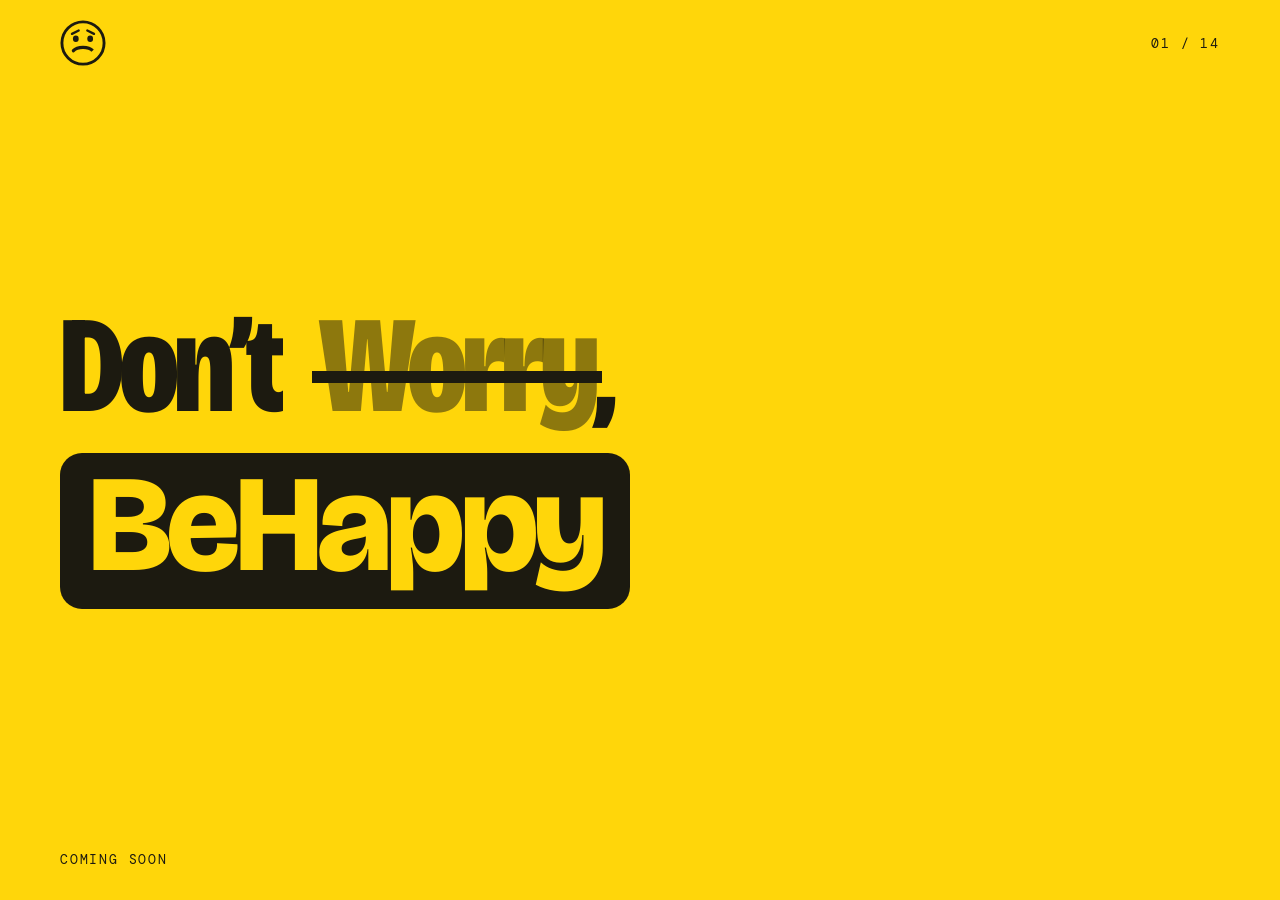
==== index.html @ edd7acb9 "Add files via upload" ====
<!doctype html>
<html lang="en">
<head>
<meta charset="utf-8">
<meta name="viewport" content="width=device-width, initial-scale=1, viewport-fit=cover">
<title>BeHappy</title>
<meta name="description" content="Don't Worry, BeHappy. Coming soon.">
<meta name="theme-color" content="#FFD60A">
<meta property="og:title" content="BeHappy">
<meta property="og:description" content="Don't Worry, BeHappy. Coming soon.">
<link rel="icon" href="data:image/svg+xml,%3Csvg xmlns='http://www.w3.org/2000/svg' viewBox='0 0 48 48'%3E%3Ccircle cx='24' cy='24' r='22' fill='%23FFD60A' stroke='%231C1A10' stroke-width='3'/%3E%3Ccircle cx='16.5' cy='19' r='3' fill='%231C1A10'/%3E%3Ccircle cx='31.5' cy='19' r='3' fill='%231C1A10'/%3E%3Cpath d='M12.5 28.5c3 6.6 20 6.6 23 0' fill='none' stroke='%231C1A10' stroke-width='3.4' stroke-linecap='round'/%3E%3C/svg%3E">
<link rel="preconnect" href="https://fonts.googleapis.com">
<link rel="preconnect" href="https://fonts.gstatic.com" crossorigin>
<link rel="stylesheet" href="https://fonts.googleapis.com/css2?family=Bricolage+Grotesque:opsz,wdth,wght@12..96,75..100,300..800&family=DM+Mono:wght@400;500&display=swap">
<style>
/* Layout: 노란 한 화면. 왼쪽 정렬의 큰 두 줄 카피. 부정어(Worry 등)만 바뀌고 BeHappy는 고정되어 한 번씩 튀어 오른다. */
:root {
  --yellow: #FFD60A;
  --ink: #1C1A10;
  --ink-soft: rgba(28, 26, 16, 0.5);
  --font-display: "Bricolage Grotesque", "Helvetica Neue", Arial, sans-serif;
  --font-util: "DM Mono", ui-monospace, "SFMono-Regular", Menlo, monospace;
  color-scheme: light;
}
* { box-sizing: border-box; }
html, body { height: 100%; }
body {
  margin: 0;
  background: var(--yellow);
  color: var(--ink);
  font-family: var(--font-display);
  overflow-x: hidden;
}
:focus-visible { outline: 3px solid var(--ink); outline-offset: 4px; }

.page { min-height: 100%; display: grid; grid-template-rows: auto 1fr auto; padding-inline: 20px; padding-block: 20px; max-width: 1200px; margin-inline: auto; }
.top, .bottom { display: flex; justify-content: space-between; align-items: center; gap: 16px; font-family: var(--font-util); font-size: 0.8rem; letter-spacing: 0.14em; text-transform: uppercase; }
.top svg { width: 46px; height: 46px; }
#count { font-variant-numeric: tabular-nums; min-width: 6ch; text-align: right; }

.stage { display: flex; flex-direction: column; justify-content: center; gap: 0.12em; font-size: clamp(2.5rem, 11.5vw, 8.6rem); font-weight: 800; font-variation-settings: "wdth" 80; line-height: 1.02; letter-spacing: -0.035em; padding-block: 32px; min-width: 0; }
.l1 { display: flex; flex-wrap: wrap; align-items: center; gap: 0 0.28em; text-wrap: balance; }
.verb { position: relative; display: inline-block; animation: verbIn 0.28s ease-out both; }
.verb::after { content: ""; position: absolute; left: -0.05em; right: -0.05em; top: 54%; height: 0.085em; background: var(--ink); transform: scaleX(0); transform-origin: left center; }
.verb.struck { color: var(--ink-soft); }
.verb.struck::after { transform: scaleX(1); transition: transform 0.28s ease-out; }
@keyframes verbIn { from { opacity: 0; transform: translateY(0.3em); } to { opacity: 1; transform: none; } }

.l2 { display: block; }
.tag { display: inline-block; background: var(--ink); color: var(--yellow); padding: 0.02em 0.2em 0.1em; border-radius: 0.16em; font-variation-settings: "wdth" 100; letter-spacing: -0.04em; }
.tag.pop { animation: pop 0.55s cubic-bezier(0.3, 1.6, 0.5, 1); }
@keyframes pop { 0% { transform: scale(1); } 35% { transform: scale(1.06) rotate(-1.2deg); } 100% { transform: none; } }

/* Finale: 부정어 자리에 웃는 얼굴이 들어온다 */
.face { display: none; width: 1em; height: 1em; }
.finale .face { display: block; }
.finale .txt { display: none; }
.finale .face .smile { stroke-dasharray: 1; stroke-dashoffset: 1; animation: draw 0.7s 0.2s ease-out forwards; }
.finale .face .eye { animation: blink 0.4s 0.9s ease-in-out; transform-box: fill-box; transform-origin: center; }
@keyframes draw { to { stroke-dashoffset: 0; } }
@keyframes blink { 50% { transform: scaleY(0.15); } }

.replay { font: 500 0.8rem var(--font-util); letter-spacing: 0.14em; text-transform: uppercase; background: transparent; color: var(--ink); border: 2px solid var(--ink); border-radius: 999px; padding: 10px 18px; cursor: pointer; visibility: hidden; }
.done .replay { visibility: visible; }
.replay:hover { background: var(--ink); color: var(--yellow); }

/* 스크린리더용 전체 목록. 모션 줄이기 설정에서는 화면에도 보인다 */
.all { position: absolute; width: 1px; height: 1px; overflow: hidden; clip: rect(0 0 0 0); white-space: nowrap; margin: 0; padding: 0; list-style: none; }
.static .all { position: static; width: auto; height: auto; clip: auto; white-space: normal; font: 500 1.05rem/1.9 var(--font-util); padding-block: 8px 24px; }
.static .l1 .verb::after { transform: scaleX(1); }
.static .verb { animation: none; }
.static .tag { animation: none; }
.static .finale .face .smile { animation: none; stroke-dashoffset: 0; }
.static .finale .face .eye { animation: none; }
@media (prefers-reduced-motion: reduce) {
  .verb, .tag.pop, .finale .face .smile, .finale .face .eye { animation: none; }
  .verb.struck::after { transition: none; }
}
@media (max-width: 480px) { .top, .bottom { font-size: 0.72rem; } }
</style>
</head>
<body>
<svg width="0" height="0" style="position:absolute" aria-hidden="true">
  <symbol id="mark" viewBox="0 0 48 48">
    <circle cx="24" cy="24" r="22" fill="#FFD60A" stroke="#1C1A10" stroke-width="3"/>
    <circle class="eye" cx="16.5" cy="19" r="3" fill="#1C1A10"/>
    <circle class="eye" cx="31.5" cy="19" r="3" fill="#1C1A10"/>
    <path class="smile" pathLength="1" d="M12.5 28.5c3 6.6 20 6.6 23 0" fill="none" stroke="#1C1A10" stroke-width="3.4" stroke-linecap="round"/>
  </symbol>
</svg>

<div class="page" id="page">
  <div class="top">
    <svg id="logo" aria-hidden="true" viewBox="0 0 48 48" fill="none" stroke="#1C1A10" stroke-linecap="round">
      <circle cx="24" cy="24" r="22" fill="#FFD60A" stroke-width="3"/>
      <path id="browL" d="M12.5 14L19.5 14" stroke-width="2.4" opacity="0"/>
      <path id="browR" d="M28.5 14L35.5 14" stroke-width="2.4" opacity="0"/>
      <ellipse id="eyeL" cx="16.5" cy="19" rx="3" ry="3" fill="#1C1A10" stroke="none"/>
      <ellipse id="eyeR" cx="31.5" cy="19" rx="3" ry="3" fill="#1C1A10" stroke="none"/>
      <path id="mouth" d="M12.5 28.5C15.5 35.1 32.5 35.1 35.5 28.5C32.5 35.1 15.5 35.1 12.5 28.5" stroke-width="3.4"/>
    </svg>
    <span id="count" aria-hidden="true">01 / 14</span>
  </div>

  <main class="stage" id="stage">
    <div class="l1" id="l1" aria-hidden="true">
      <span class="txt">Don’t</span>
      <span class="txt"><span class="verb" id="verb">Worry</span>,</span>
      <svg class="face" viewBox="0 0 48 48"><use href="#mark"/></svg>
    </div>
    <div class="l2" aria-hidden="true"><span class="tag" id="tag">BeHappy</span></div>
    <ol class="all" id="all">
      <li>Don’t Worry, BeHappy</li>
      <li>Don’t Bore, BeHappy</li>
      <li>Don’t Skip, BeHappy</li>
      <li>Don’t Panic, BeHappy</li>
      <li>Don’t Fret, BeHappy</li>
      <li>Don’t Doubt, BeHappy</li>
      <li>Don’t Stress, BeHappy</li>
      <li>Don’t Scroll, BeHappy</li>
      <li>Don’t Yawn, BeHappy</li>
      <li>Don’t Sleep, BeHappy</li>
      <li>Don’t Settle, BeHappy</li>
      <li>Don’t Fake, BeHappy</li>
      <li>Don’t Hide, BeHappy</li>
      <li>Don’t Quit, BeHappy</li>
    </ol>
  </main>

  <div class="bottom">
    <span>Coming soon</span>
    <button class="replay" id="replay" type="button">Replay</button>
  </div>
</div>

<script>
(function () {
  var words = ["Worry","Bore","Skip","Panic","Fret","Doubt","Stress","Scroll","Yawn","Sleep","Settle","Fake","Hide","Quit"];
  var n = words.length;
  var page = document.getElementById('page');
  var l1 = document.getElementById('l1');
  var verb = document.getElementById('verb');
  var tag = document.getElementById('tag');
  var count = document.getElementById('count');
  var timers = [];

  /* 왼쪽 위 로고 표정. 숫자 30개: 입 12, 왼눈 4, 오른눈 4, 왼눈썹 5, 오른눈썹 5 */
  var NB = [[12.5,14,19.5,14,0],[28.5,14,35.5,14,0]];
  function mouthOf(x0,y0,a1x,a1y,a2x,a2y,x1,y1) { return [x0,y0,a1x,a1y,a2x,a2y,x1,y1,a2x,a2y,a1x,a1y]; }
  function ex(m, eL, eR, bL, bR) {
    return m.concat(eL || [16.5,19,3,3], eR || [31.5,19,3,3], bL || NB[0], bR || NB[1]);
  }
  var WL = [12.5,14.5,19.5,11,1], WR = [28.5,11,35.5,14.5,1];       // 걱정 눈썹
  var AL = [12.5,12,19.5,15.5,1], AR = [28.5,15.5,35.5,12,1];       // 안쪽이 내려간 눈썹
  var FACES = {
    happy:    ex(mouthOf(12.5,28.5,15.5,35.1,32.5,35.1,35.5,28.5)),
    worry:    ex(mouthOf(14,32,18,27.5,30,27.5,34,32), [16.5,19.5,3,3.4], [31.5,19.5,3,3.4], WL, WR),
    bore:     ex(mouthOf(15,31,20,31,28,31,33,31), [16.5,19.5,3.4,1.1], [31.5,19.5,3.4,1.1]),
    skip:     ex(mouthOf(16,31,21,31,27,31,32,31), [18,19,3,1.6], [33,19,3,1.6]),
    panic:    ex(mouthOf(24,28,19,28,19,37,24,37).slice(0,8).concat([29,37,29,28]), [16.5,18.5,3.8,4.5], [31.5,18.5,3.8,4.5], [12.5,11.5,19.5,9.5,1], [28.5,9.5,35.5,11.5,1]),
    fret:     ex(mouthOf(15,31,19,28.5,28,33.5,33,30), [16.5,19.5,3,3.4], [31.5,19.5,3,3.4], WL, WR),
    doubt:    ex(mouthOf(14,31.5,19,30,27,32.5,34,29.5), [16.5,19,3,3], [31.5,19.5,3,2.2], [12.5,12,19.5,10.5,1], [28.5,14.5,35.5,15,1]),
    stress:   ex(mouthOf(13,31,19,26,28,36,35,31), [16.5,19.5,3.4,1.3], [31.5,19.5,3.4,1.3], AL, AR),
    scroll:   ex(mouthOf(17,31,21,31,27,31,31,31), [16.5,17.5,3,3], [31.5,17.5,3,3]),
    yawn:     ex(mouthOf(24,26.5,17,26.5,17,38.5,24,38.5).slice(0,8).concat([31,38.5,31,26.5]), [16.5,19,3.6,0.9], [31.5,19,3.6,0.9]),
    sleep:    ex(mouthOf(19,31,22,33.2,26,33.2,29,31), [16.5,19.5,3.6,0.9], [31.5,19.5,3.6,0.9]),
    settle:   ex(mouthOf(16,31.5,21,29.5,27,29.5,32,31.5), [16.5,19.5,3.2,1.8], [31.5,19.5,3.2,1.8], [12.5,14,19.5,15,1], [28.5,15,35.5,14,1]),
    fake:     ex(mouthOf(11,28,16,31,32,31,37,28), [16.5,19,3,2.2], [31.5,19,3,2.2]),
    hide:     ex(mouthOf(17,31.5,21,30,27,30,31,31.5), [13.5,19,3,3], [28.5,19,3,3]),
    quit:     ex(mouthOf(14,33,18,26.5,30,26.5,34,33), [16.5,19.5,3,3.2], [31.5,19.5,3,3.2], [12.5,13.5,19.5,10.5,1], [28.5,10.5,35.5,13.5,1])
  };
  var ORDER = ['worry','bore','skip','panic','fret','doubt','stress','scroll','yawn','sleep','settle','fake','hide','quit'];
  var el = {
    mouth: document.getElementById('mouth'),
    eyeL: document.getElementById('eyeL'), eyeR: document.getElementById('eyeR'),
    browL: document.getElementById('browL'), browR: document.getElementById('browR')
  };
  var cur = FACES.happy.slice();
  var raf = 0;
  function paint(v) {
    var r = function (x) { return Math.round(x * 100) / 100; };
    el.mouth.setAttribute('d', 'M' + r(v[0]) + ' ' + r(v[1]) + 'C' + r(v[2]) + ' ' + r(v[3]) + ' ' + r(v[4]) + ' ' + r(v[5]) + ' ' + r(v[6]) + ' ' + r(v[7]) + 'C' + r(v[8]) + ' ' + r(v[9]) + ' ' + r(v[10]) + ' ' + r(v[11]) + ' ' + r(v[0]) + ' ' + r(v[1]));
    [['eyeL', 12], ['eyeR', 16]].forEach(function (p) {
      var e = el[p[0]], o = p[1];
      e.setAttribute('cx', r(v[o])); e.setAttribute('cy', r(v[o + 1])); e.setAttribute('rx', r(v[o + 2])); e.setAttribute('ry', r(v[o + 3]));
    });
    [['browL', 20], ['browR', 25]].forEach(function (p) {
      var b = el[p[0]], o = p[1];
      b.setAttribute('d', 'M' + r(v[o]) + ' ' + r(v[o + 1]) + 'L' + r(v[o + 2]) + ' ' + r(v[o + 3]));
      b.setAttribute('opacity', r(v[o + 4]));
    });
  }
  function setFace(name, instant) {
    var to = FACES[name], from = cur.slice(), t0 = null;
    cancelAnimationFrame(raf);
    if (instant) { cur = to.slice(); paint(cur); return; }
    function step(ts) {
      if (t0 === null) t0 = ts;
      var k = Math.min(1, (ts - t0) / 200), e = 1 - Math.pow(1 - k, 3);
      cur = from.map(function (a, i) { return a + (to[i] - a) * e; });
      paint(cur);
      if (k < 1) raf = requestAnimationFrame(step);
    }
    raf = requestAnimationFrame(step);
  }

  function later(fn, ms) { timers.push(setTimeout(fn, ms)); }
  function clearAll() { timers.forEach(clearTimeout); timers = []; }
  function pad(x) { return (x < 10 ? '0' : '') + x; }
  // 처음엔 천천히, 뒤로 갈수록 빠르게
  function dur(i) { return Math.round(2600 - 1500 * (i / (n - 1))); }

  function popTag() {
    tag.classList.remove('pop');
    void tag.offsetWidth;
    tag.classList.add('pop');
  }

  function show(i) {
    var d = dur(i);
    verb.textContent = words[i];
    verb.classList.remove('struck');
    verb.style.animation = 'none';
    void verb.offsetWidth;
    verb.style.animation = '';
    count.textContent = pad(i + 1) + ' / ' + n;
    setFace(ORDER[i], i === 0);
    later(function () { verb.classList.add('struck'); }, d * 0.4);
    later(function () { popTag(); setFace('happy'); }, d * 0.62);
    later(function () { i + 1 < n ? show(i + 1) : finale(); }, d);
  }

  function finale() {
    l1.classList.add('finale');
    page.classList.add('done');
    count.textContent = '';
    popTag();
    setFace('happy');
  }

  function start() {
    clearAll();
    l1.classList.remove('finale');
    page.classList.remove('done');
    tag.classList.remove('pop');
    show(0);
  }

  document.getElementById('replay').addEventListener('click', start);

  var reduce = false;
  try { reduce = window.matchMedia('(prefers-reduced-motion: reduce)').matches; } catch (e) {}
  if (reduce) {
    document.body.classList.add('static');
    verb.classList.add('struck');
    finale();
    count.textContent = '';
  } else {
    start();
  }
})();
</script>
</body>
</html>
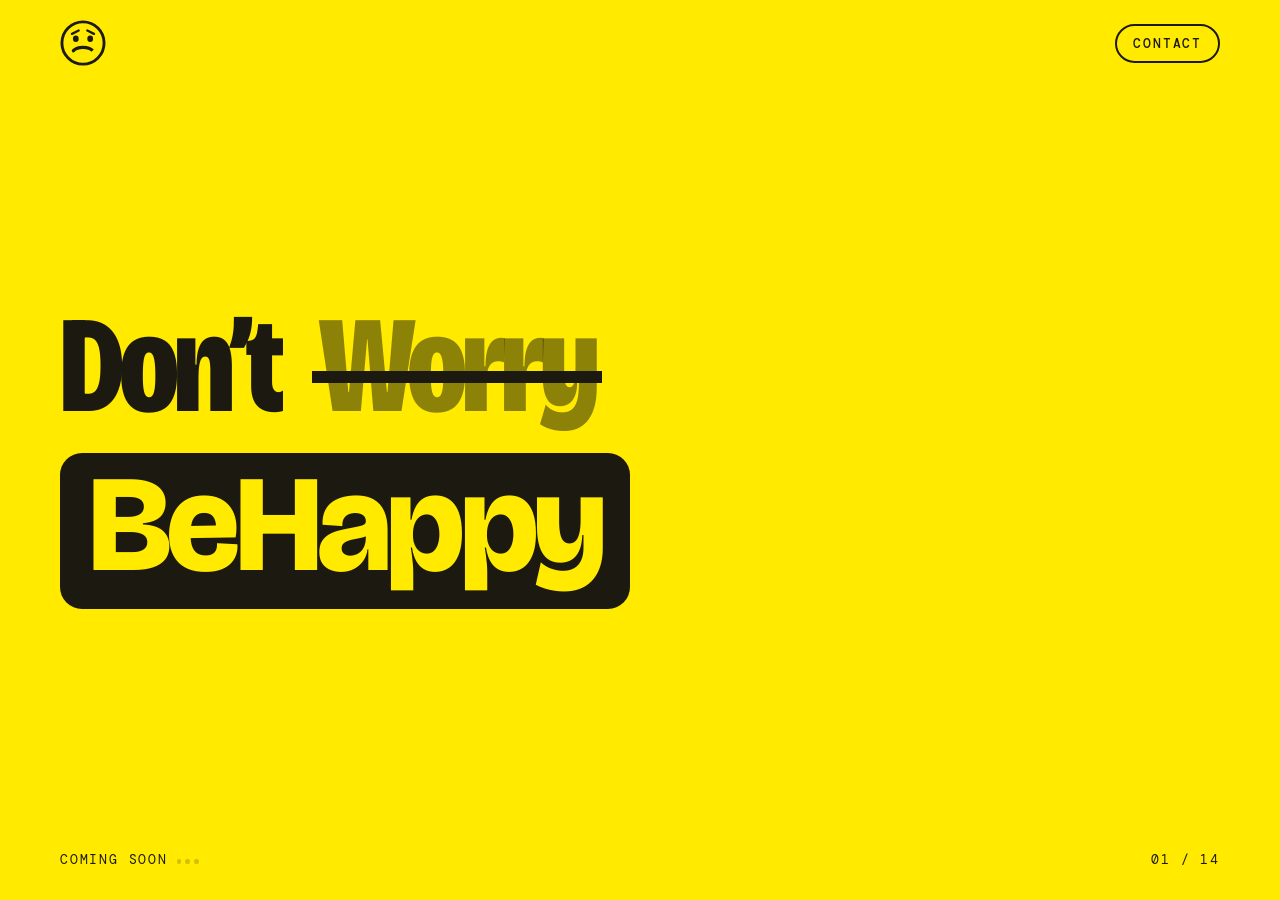
==== commit 29712f9c: "Update teaser" ====
--- a/index.html
+++ b/index.html
@@ -4,21 +4,22 @@
 <meta charset="utf-8">
 <meta name="viewport" content="width=device-width, initial-scale=1, viewport-fit=cover">
 <title>BeHappy</title>
-<meta name="description" content="Don't Worry, BeHappy. Coming soon.">
-<meta name="theme-color" content="#FFD60A">
+<meta name="description" content="Don’t Worry BeHappy. Coming soon.">
+<meta name="theme-color" content="#FFEA00">
 <meta property="og:title" content="BeHappy">
-<meta property="og:description" content="Don't Worry, BeHappy. Coming soon.">
-<link rel="icon" href="data:image/svg+xml,%3Csvg xmlns='http://www.w3.org/2000/svg' viewBox='0 0 48 48'%3E%3Ccircle cx='24' cy='24' r='22' fill='%23FFD60A' stroke='%231C1A10' stroke-width='3'/%3E%3Ccircle cx='16.5' cy='19' r='3' fill='%231C1A10'/%3E%3Ccircle cx='31.5' cy='19' r='3' fill='%231C1A10'/%3E%3Cpath d='M12.5 28.5c3 6.6 20 6.6 23 0' fill='none' stroke='%231C1A10' stroke-width='3.4' stroke-linecap='round'/%3E%3C/svg%3E">
+<meta property="og:description" content="Don’t Worry BeHappy. Coming soon.">
+<link rel="icon" href="data:image/svg+xml,%3Csvg xmlns='http://www.w3.org/2000/svg' viewBox='0 0 48 48'%3E%3Ccircle cx='24' cy='24' r='22' fill='%23FFEA00' stroke='%231C1A10' stroke-width='3'/%3E%3Ccircle cx='16.5' cy='19' r='3' fill='%231C1A10'/%3E%3Ccircle cx='31.5' cy='19' r='3' fill='%231C1A10'/%3E%3Cpath d='M12.5 28.5c3 6.6 20 6.6 23 0' fill='none' stroke='%231C1A10' stroke-width='3.4' stroke-linecap='round'/%3E%3C/svg%3E">
 <link rel="preconnect" href="https://fonts.googleapis.com">
 <link rel="preconnect" href="https://fonts.gstatic.com" crossorigin>
-<link rel="stylesheet" href="https://fonts.googleapis.com/css2?family=Bricolage+Grotesque:opsz,wdth,wght@12..96,75..100,300..800&family=DM+Mono:wght@400;500&display=swap">
+<link rel="stylesheet" href="https://fonts.googleapis.com/css2?family=Bricolage+Grotesque:opsz,wdth,wght@12..96,75..100,300..800&family=DM+Mono:wght@400;500&family=Noto+Sans+KR:wght@400;500;700&display=swap">
 <style>
 /* Layout: 노란 한 화면. 왼쪽 정렬의 큰 두 줄 카피. 부정어(Worry 등)만 바뀌고 BeHappy는 고정되어 한 번씩 튀어 오른다. */
 :root {
-  --yellow: #FFD60A;
+  --yellow: #FFEA00;
   --ink: #1C1A10;
   --ink-soft: rgba(28, 26, 16, 0.5);
   --font-display: "Bricolage Grotesque", "Helvetica Neue", Arial, sans-serif;
+  --font-body: "Noto Sans KR", system-ui, -apple-system, "Apple SD Gothic Neo", sans-serif;
   --font-util: "DM Mono", ui-monospace, "SFMono-Regular", Menlo, monospace;
   color-scheme: light;
 }
@@ -52,16 +53,14 @@
 @keyframes pop { 0% { transform: scale(1); } 35% { transform: scale(1.06) rotate(-1.2deg); } 100% { transform: none; } }
 
 /* Finale: 부정어 자리에 웃는 얼굴이 들어온다 */
-.face { display: none; width: 1em; height: 1em; }
-.finale .face { display: block; }
 .finale .txt { display: none; }
-.finale .face .smile { stroke-dasharray: 1; stroke-dashoffset: 1; animation: draw 0.7s 0.2s ease-out forwards; }
-.finale .face .eye { animation: blink 0.4s 0.9s ease-in-out; transform-box: fill-box; transform-origin: center; }
-@keyframes draw { to { stroke-dashoffset: 0; } }
-@keyframes blink { 50% { transform: scaleY(0.15); } }
-
-.replay { font: 500 0.8rem var(--font-util); letter-spacing: 0.14em; text-transform: uppercase; background: transparent; color: var(--ink); border: 2px solid var(--ink); border-radius: 999px; padding: 10px 18px; cursor: pointer; visibility: hidden; }
-.done .replay { visibility: visible; }
+.lets { display: none; }
+.finale .lets { display: block; animation: verbIn 0.35s ease-out both; }
+
+.replay { font: 500 0.8rem var(--font-util); letter-spacing: 0.14em; text-transform: uppercase; background: transparent; color: var(--ink); border: 2px solid var(--ink); border-radius: 999px; padding: 10px 18px; cursor: pointer; visibility: hidden; opacity: 0; transition: opacity 0.4s ease, background 0.15s ease, color 0.15s ease; }
+.done .replay { visibility: visible; opacity: 1; }
+.br { display: grid; justify-items: end; align-items: center; }
+.br > * { grid-area: 1 / 1; }
 .replay:hover { background: var(--ink); color: var(--yellow); }
 
 /* 스크린리더용 전체 목록. 모션 줄이기 설정에서는 화면에도 보인다 */
@@ -70,19 +69,48 @@
 .static .l1 .verb::after { transform: scaleX(1); }
 .static .verb { animation: none; }
 .static .tag { animation: none; }
-.static .finale .face .smile { animation: none; stroke-dashoffset: 0; }
-.static .finale .face .eye { animation: none; }
 @media (prefers-reduced-motion: reduce) {
-  .verb, .tag.pop, .finale .face .smile, .finale .face .eye { animation: none; }
+  .verb, .tag.pop, .finale .lets { animation: none; }
   .verb.struck::after { transition: none; }
 }
-@media (max-width: 480px) { .top, .bottom { font-size: 0.72rem; } }
+
+.top-right { display: flex; align-items: center; gap: 16px; }
+.contact-btn { font: 500 0.8rem var(--font-util); letter-spacing: 0.14em; text-transform: uppercase; background: transparent; color: var(--ink); border: 2px solid var(--ink); border-radius: 999px; padding: 9px 16px; cursor: pointer; transition: background 0.15s ease, color 0.15s ease; }
+.contact-btn:hover { background: var(--ink); color: var(--yellow); }
+.soon { display: inline-flex; align-items: baseline; }
+.dots { display: inline-flex; gap: 0.32em; margin-left: 0.7em; }
+.dots i { width: 0.36em; height: 0.36em; border-radius: 50%; background: currentColor; opacity: 0.2; animation: dot 1.4s ease-in-out infinite; }
+.dots i:nth-child(2) { animation-delay: 0.2s; }
+.dots i:nth-child(3) { animation-delay: 0.4s; }
+@keyframes dot { 0%, 60%, 100% { opacity: 0.2; transform: translateY(0); } 30% { opacity: 1; transform: translateY(-0.18em); } }
+
+dialog.contact { border: 0; padding: 0; margin: 0; width: 100%; max-width: none; height: 100%; max-height: none; background: var(--ink); color: var(--yellow); overflow: auto; }
+dialog.contact[open] { display: block; animation: sheetIn 0.35s ease-out both; }
+dialog.contact::backdrop { background: transparent; }
+@keyframes sheetIn { from { opacity: 0; transform: translateY(2%); } to { opacity: 1; transform: none; } }
+.c-inner { min-height: 100%; max-width: 1200px; margin-inline: auto; padding: 20px; display: grid; grid-template-rows: auto 1fr; }
+.c-top { display: flex; justify-content: space-between; align-items: center; }
+.c-top svg { width: 46px; height: 46px; }
+.close-btn { font: 500 0.8rem var(--font-util); letter-spacing: 0.14em; text-transform: uppercase; background: transparent; color: var(--yellow); border: 2px solid var(--yellow); border-radius: 999px; padding: 9px 16px; cursor: pointer; }
+.close-btn:hover { background: var(--yellow); color: var(--ink); }
+dialog.contact :focus-visible { outline-color: var(--yellow); }
+.c-body { display: flex; flex-direction: column; justify-content: center; gap: 28px; padding-block: 32px; min-width: 0; }
+.c-title { margin: 0; font-size: clamp(2.5rem, 11.5vw, 8.6rem); font-weight: 800; font-variation-settings: "wdth" 80; line-height: 1.02; letter-spacing: -0.035em; }
+.c-title .tag2 { display: inline-block; background: var(--yellow); color: var(--ink); padding: 0.02em 0.2em 0.1em; border-radius: 0.16em; font-variation-settings: "wdth" 100; letter-spacing: -0.04em; }
+.c-copy { margin: 0; font: 400 clamp(1.05rem, 2.4vw, 1.4rem)/1.7 var(--font-body); word-break: keep-all; }
+.c-copy span { display: block; }
+.c-mail { display: flex; flex-wrap: wrap; align-items: center; gap: 12px 20px; }
+.c-mail a { font: 500 clamp(1.05rem, 4.3vw, 2rem) var(--font-util); color: var(--yellow); text-decoration: underline; text-underline-offset: 0.25em; text-decoration-thickness: 2px; overflow-wrap: anywhere; }
+.copy-btn { font: 500 0.8rem var(--font-util); letter-spacing: 0.14em; text-transform: uppercase; background: var(--yellow); color: var(--ink); border: 2px solid var(--yellow); border-radius: 999px; padding: 9px 16px; cursor: pointer; }
+.copy-btn:hover { background: transparent; color: var(--yellow); }
+@media (prefers-reduced-motion: reduce) { .replay { transition: none; } .dots i { animation: none; opacity: 0.6; } dialog.contact[open] { animation: none; } .contact-btn { transition: none; } }
+@media (max-width: 480px) { .top, .bottom { font-size: 0.72rem; } .top-right { gap: 10px; } .contact-btn { padding: 8px 12px; font-size: 0.72rem; } }
 </style>
 </head>
 <body>
 <svg width="0" height="0" style="position:absolute" aria-hidden="true">
   <symbol id="mark" viewBox="0 0 48 48">
-    <circle cx="24" cy="24" r="22" fill="#FFD60A" stroke="#1C1A10" stroke-width="3"/>
+    <circle cx="24" cy="24" r="22" fill="#FFEA00" stroke="#1C1A10" stroke-width="3"/>
     <circle class="eye" cx="16.5" cy="19" r="3" fill="#1C1A10"/>
     <circle class="eye" cx="31.5" cy="19" r="3" fill="#1C1A10"/>
     <path class="smile" pathLength="1" d="M12.5 28.5c3 6.6 20 6.6 23 0" fill="none" stroke="#1C1A10" stroke-width="3.4" stroke-linecap="round"/>
@@ -92,46 +120,68 @@
 <div class="page" id="page">
   <div class="top">
     <svg id="logo" aria-hidden="true" viewBox="0 0 48 48" fill="none" stroke="#1C1A10" stroke-linecap="round">
-      <circle cx="24" cy="24" r="22" fill="#FFD60A" stroke-width="3"/>
+      <circle cx="24" cy="24" r="22" fill="#FFEA00" stroke-width="3"/>
       <path id="browL" d="M12.5 14L19.5 14" stroke-width="2.4" opacity="0"/>
       <path id="browR" d="M28.5 14L35.5 14" stroke-width="2.4" opacity="0"/>
       <ellipse id="eyeL" cx="16.5" cy="19" rx="3" ry="3" fill="#1C1A10" stroke="none"/>
       <ellipse id="eyeR" cx="31.5" cy="19" rx="3" ry="3" fill="#1C1A10" stroke="none"/>
       <path id="mouth" d="M12.5 28.5C15.5 35.1 32.5 35.1 35.5 28.5C32.5 35.1 15.5 35.1 12.5 28.5" stroke-width="3.4"/>
     </svg>
-    <span id="count" aria-hidden="true">01 / 14</span>
+    <div class="top-right">
+      <button class="contact-btn" id="openContact" type="button" aria-haspopup="dialog">Contact</button>
+    </div>
   </div>
 
   <main class="stage" id="stage">
     <div class="l1" id="l1" aria-hidden="true">
       <span class="txt">Don’t</span>
-      <span class="txt"><span class="verb" id="verb">Worry</span>,</span>
-      <svg class="face" viewBox="0 0 48 48"><use href="#mark"/></svg>
+      <span class="txt"><span class="verb" id="verb">Worry</span></span>
+      <span class="lets">Let’s</span>
     </div>
     <div class="l2" aria-hidden="true"><span class="tag" id="tag">BeHappy</span></div>
     <ol class="all" id="all">
-      <li>Don’t Worry, BeHappy</li>
-      <li>Don’t Bore, BeHappy</li>
-      <li>Don’t Skip, BeHappy</li>
-      <li>Don’t Panic, BeHappy</li>
-      <li>Don’t Fret, BeHappy</li>
-      <li>Don’t Doubt, BeHappy</li>
-      <li>Don’t Stress, BeHappy</li>
-      <li>Don’t Scroll, BeHappy</li>
-      <li>Don’t Yawn, BeHappy</li>
-      <li>Don’t Sleep, BeHappy</li>
-      <li>Don’t Settle, BeHappy</li>
-      <li>Don’t Fake, BeHappy</li>
-      <li>Don’t Hide, BeHappy</li>
-      <li>Don’t Quit, BeHappy</li>
+      <li>Don’t Worry BeHappy</li>
+      <li>Don’t Bore BeHappy</li>
+      <li>Don’t Skip BeHappy</li>
+      <li>Don’t Panic BeHappy</li>
+      <li>Don’t Fret BeHappy</li>
+      <li>Don’t Doubt BeHappy</li>
+      <li>Don’t Stress BeHappy</li>
+      <li>Don’t Scroll BeHappy</li>
+      <li>Don’t Yawn BeHappy</li>
+      <li>Don’t Sleep BeHappy</li>
+      <li>Don’t Settle BeHappy</li>
+      <li>Don’t Fake BeHappy</li>
+      <li>Don’t Hide BeHappy</li>
+      <li>Don’t Quit BeHappy</li>
     </ol>
   </main>
 
   <div class="bottom">
-    <span>Coming soon</span>
-    <button class="replay" id="replay" type="button">Replay</button>
+    <span class="soon">Coming soon<span class="dots" aria-hidden="true"><i></i><i></i><i></i></span></span>
+    <div class="br">
+      <span id="count" aria-hidden="true">01 / 14</span>
+      <button class="replay" id="replay" type="button">Replay</button>
+    </div>
   </div>
 </div>
+
+<dialog class="contact" id="contactDialog" aria-labelledby="cTitle">
+  <div class="c-inner">
+    <div class="c-top">
+      <svg aria-hidden="true" viewBox="0 0 48 48"><use href="#mark"/></svg>
+      <button class="close-btn" id="closeContact" type="button">Close</button>
+    </div>
+    <div class="c-body">
+      <h2 class="c-title" id="cTitle">Let’s <span class="tag2">BeHappy</span></h2>
+      <p class="c-copy"><span>행복해질 준비가 되셨나요?</span><span>캠페인 문의 및 채용문의</span></p>
+      <div class="c-mail">
+        <a id="mailLink" href="mailto:letsbehappy@behappycreative.com">letsbehappy@behappycreative.com</a>
+        <button class="copy-btn" id="copyMail" type="button">Copy</button>
+      </div>
+    </div>
+  </div>
+</dialog>
 
 <script>
 (function () {
@@ -143,6 +193,29 @@
   var tag = document.getElementById('tag');
   var count = document.getElementById('count');
   var timers = [];
+
+  var dlg = document.getElementById('contactDialog');
+  var openBtn = document.getElementById('openContact');
+  var copyBtn = document.getElementById('copyMail');
+  var mail = 'letsbehappy@behappycreative.com';
+  openBtn.addEventListener('click', function () {
+    if (dlg.showModal) { dlg.showModal(); } else { dlg.setAttribute('open', ''); }
+  });
+  document.getElementById('closeContact').addEventListener('click', function () {
+    if (dlg.close) { dlg.close(); } else { dlg.removeAttribute('open'); }
+  });
+  copyBtn.addEventListener('click', function () {
+    var done = function (t) { copyBtn.textContent = t; setTimeout(function () { copyBtn.textContent = 'Copy'; }, 1500); };
+    var pick = function () {
+      try {
+        var r = document.createRange(); r.selectNodeContents(document.getElementById('mailLink'));
+        var sel = window.getSelection(); sel.removeAllRanges(); sel.addRange(r);
+      } catch (e) {}
+      done('Select & copy');
+    };
+    try { navigator.clipboard.writeText(mail).then(function () { done('Copied'); }, pick); }
+    catch (e) { pick(); }
+  });
 
   /* 왼쪽 위 로고 표정. 숫자 30개: 입 12, 왼눈 4, 오른눈 4, 왼눈썹 5, 오른눈썹 5 */
   var NB = [[12.5,14,19.5,14,0],[28.5,14,35.5,14,0]];
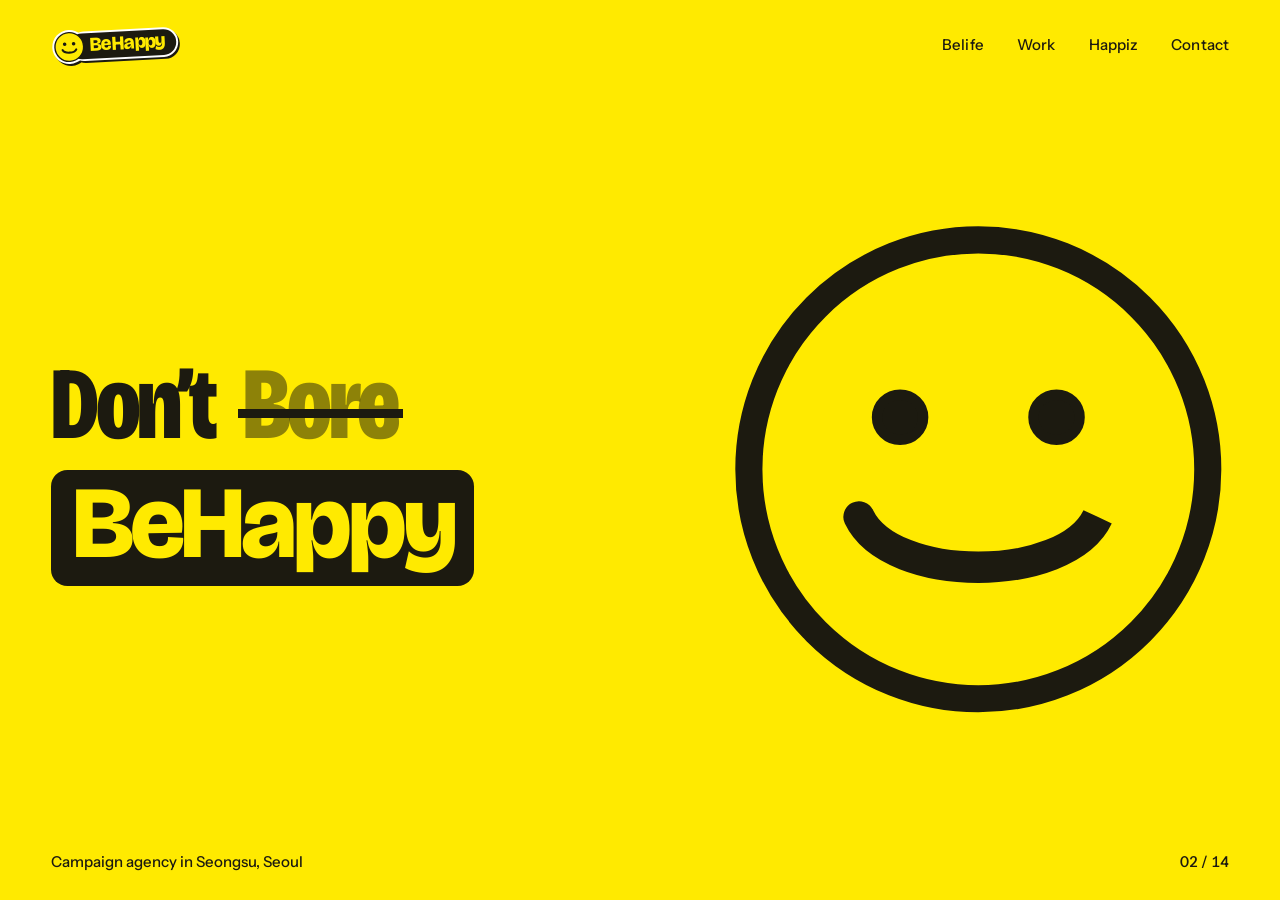
==== commit 0eea6d2b: "정식 버전1으로 업데이트" ====
--- a/index.html
+++ b/index.html
@@ -1,336 +1,175 @@
 <!doctype html>
-<html lang="en">
+<html lang="ko">
 <head>
 <meta charset="utf-8">
-<meta name="viewport" content="width=device-width, initial-scale=1, viewport-fit=cover">
+<meta name="viewport" content="width=device-width, initial-scale=1">
 <title>BeHappy</title>
-<meta name="description" content="Don’t Worry BeHappy. Coming soon.">
+<meta name="description" content="BeHappy는 브랜드를 행복하게 하고, 소비자를 행복하게 하며, 우리를 행복하게 하는 캠페인을 만드는 광고대행사입니다.">
 <meta name="theme-color" content="#FFEA00">
+<meta property="og:type" content="website">
 <meta property="og:title" content="BeHappy">
-<meta property="og:description" content="Don’t Worry BeHappy. Coming soon.">
-<link rel="icon" href="data:image/svg+xml,%3Csvg xmlns='http://www.w3.org/2000/svg' viewBox='0 0 48 48'%3E%3Ccircle cx='24' cy='24' r='22' fill='%23FFEA00' stroke='%231C1A10' stroke-width='3'/%3E%3Ccircle cx='16.5' cy='19' r='3' fill='%231C1A10'/%3E%3Ccircle cx='31.5' cy='19' r='3' fill='%231C1A10'/%3E%3Cpath d='M12.5 28.5c3 6.6 20 6.6 23 0' fill='none' stroke='%231C1A10' stroke-width='3.4' stroke-linecap='round'/%3E%3C/svg%3E">
+<meta property="og:description" content="Don’t Worry, BeHappy.">
+<link rel="icon" href="assets/favicon.svg" type="image/svg+xml">
 <link rel="preconnect" href="https://fonts.googleapis.com">
 <link rel="preconnect" href="https://fonts.gstatic.com" crossorigin>
-<link rel="stylesheet" href="https://fonts.googleapis.com/css2?family=Bricolage+Grotesque:opsz,wdth,wght@12..96,75..100,300..800&family=DM+Mono:wght@400;500&family=Noto+Sans+KR:wght@400;500;700&display=swap">
+<link rel="stylesheet" href="https://fonts.googleapis.com/css2?family=Bricolage+Grotesque:opsz,wdth,wght@12..96,75..100,300..800&family=Instrument+Sans:wdth,wght@75..100,400..700&family=Noto+Sans+KR:wght@300..700&display=swap">
+<link rel="stylesheet" href="assets/site.css">
 <style>
-/* Layout: 노란 한 화면. 왼쪽 정렬의 큰 두 줄 카피. 부정어(Worry 등)만 바뀌고 BeHappy는 고정되어 한 번씩 튀어 오른다. */
-:root {
-  --yellow: #FFEA00;
-  --ink: #1C1A10;
-  --ink-soft: rgba(28, 26, 16, 0.5);
-  --font-display: "Bricolage Grotesque", "Helvetica Neue", Arial, sans-serif;
-  --font-body: "Noto Sans KR", system-ui, -apple-system, "Apple SD Gothic Neo", sans-serif;
-  --font-util: "DM Mono", ui-monospace, "SFMono-Regular", Menlo, monospace;
-  color-scheme: light;
-}
-* { box-sizing: border-box; }
-html, body { height: 100%; }
-body {
-  margin: 0;
-  background: var(--yellow);
-  color: var(--ink);
-  font-family: var(--font-display);
-  overflow-x: hidden;
-}
-:focus-visible { outline: 3px solid var(--ink); outline-offset: 4px; }
-
-.page { min-height: 100%; display: grid; grid-template-rows: auto 1fr auto; padding-inline: 20px; padding-block: 20px; max-width: 1200px; margin-inline: auto; }
-.top, .bottom { display: flex; justify-content: space-between; align-items: center; gap: 16px; font-family: var(--font-util); font-size: 0.8rem; letter-spacing: 0.14em; text-transform: uppercase; }
-.top svg { width: 46px; height: 46px; }
-#count { font-variant-numeric: tabular-nums; min-width: 6ch; text-align: right; }
-
-.stage { display: flex; flex-direction: column; justify-content: center; gap: 0.12em; font-size: clamp(2.5rem, 11.5vw, 8.6rem); font-weight: 800; font-variation-settings: "wdth" 80; line-height: 1.02; letter-spacing: -0.035em; padding-block: 32px; min-width: 0; }
-.l1 { display: flex; flex-wrap: wrap; align-items: center; gap: 0 0.28em; text-wrap: balance; }
+/* 홈: 노란 한 화면. 왼쪽은 카피, 오른쪽은 단어마다 표정이 바뀌는 큰 스마일 */
+body { background: var(--zing); min-height: 100vh; min-height: 100svh; display: grid; grid-template-rows: auto 1fr; }
+.home { display: grid; grid-template-rows: 1fr auto; padding-bottom: 28px; }
+.hero { display: grid; grid-template-columns: minmax(0, 1.25fr) minmax(0, 1fr); align-items: center; gap: clamp(24px, 4vw, 64px); }
+/* 카피: 티징 사이트와 같은 글꼴과 표현 (Bricolage Grotesque, 지우는 선, 검정 캡슐 BeHappy) */
+.copy { margin: 0; display: flex; flex-direction: column; gap: 0.12em; font-family: "Bricolage Grotesque", "Helvetica Neue", Arial, sans-serif; font-size: clamp(2.5rem, 8vw, 7.8rem); font-weight: 800; font-variation-settings: "wdth" 80; line-height: 1.02; letter-spacing: -0.035em; }
+.l1 { display: flex; flex-wrap: wrap; align-items: center; gap: 0 0.28em; }
 .verb { position: relative; display: inline-block; animation: verbIn 0.28s ease-out both; }
 .verb::after { content: ""; position: absolute; left: -0.05em; right: -0.05em; top: 54%; height: 0.085em; background: var(--ink); transform: scaleX(0); transform-origin: left center; }
-.verb.struck { color: var(--ink-soft); }
+.verb.struck { color: rgba(28, 26, 16, 0.5); }
 .verb.struck::after { transform: scaleX(1); transition: transform 0.28s ease-out; }
 @keyframes verbIn { from { opacity: 0; transform: translateY(0.3em); } to { opacity: 1; transform: none; } }
-
 .l2 { display: block; }
-.tag { display: inline-block; background: var(--ink); color: var(--yellow); padding: 0.02em 0.2em 0.1em; border-radius: 0.16em; font-variation-settings: "wdth" 100; letter-spacing: -0.04em; }
-.tag.pop { animation: pop 0.55s cubic-bezier(0.3, 1.6, 0.5, 1); }
+.cap { display: inline-block; background: var(--ink); color: var(--zing); padding: 0.02em 0.2em 0.1em; border-radius: 0.16em; font-variation-settings: "wdth" 100; letter-spacing: -0.04em; }
+.cap.pop { animation: pop 0.55s cubic-bezier(0.3, 1.6, 0.5, 1); }
 @keyframes pop { 0% { transform: scale(1); } 35% { transform: scale(1.06) rotate(-1.2deg); } 100% { transform: none; } }
-
-/* Finale: 부정어 자리에 웃는 얼굴이 들어온다 */
+.lets { display: none; }
 .finale .txt { display: none; }
-.lets { display: none; }
 .finale .lets { display: block; animation: verbIn 0.35s ease-out both; }
-
-.replay { font: 500 0.8rem var(--font-util); letter-spacing: 0.14em; text-transform: uppercase; background: transparent; color: var(--ink); border: 2px solid var(--ink); border-radius: 999px; padding: 10px 18px; cursor: pointer; visibility: hidden; opacity: 0; transition: opacity 0.4s ease, background 0.15s ease, color 0.15s ease; }
-.done .replay { visibility: visible; opacity: 1; }
-.br { display: grid; justify-items: end; align-items: center; }
-.br > * { grid-area: 1 / 1; }
-.replay:hover { background: var(--ink); color: var(--yellow); }
-
-/* 스크린리더용 전체 목록. 모션 줄이기 설정에서는 화면에도 보인다 */
-.all { position: absolute; width: 1px; height: 1px; overflow: hidden; clip: rect(0 0 0 0); white-space: nowrap; margin: 0; padding: 0; list-style: none; }
-.static .all { position: static; width: auto; height: auto; clip: auto; white-space: normal; font: 500 1.05rem/1.9 var(--font-util); padding-block: 8px 24px; }
-.static .l1 .verb::after { transform: scaleX(1); }
-.static .verb { animation: none; }
-.static .tag { animation: none; }
-@media (prefers-reduced-motion: reduce) {
-  .verb, .tag.pop, .finale .lets { animation: none; }
-  .verb.struck::after { transition: none; }
+.face { justify-self: end; width: min(100%, 64vh, 560px); aspect-ratio: 1; }
+.face svg { width: 100%; height: 100%; overflow: visible; }
+.foot-bar { display: flex; justify-content: space-between; align-items: center; gap: 16px; font: 500 15px/1.4 var(--latin); }
+.foot-bar a { text-decoration: none; }
+.foot-bar a:hover { text-decoration: underline; text-underline-offset: 3px; }
+.count { font-variant-numeric: tabular-nums; min-width: 4.5em; text-align: right; }
+.replay { font: 500 15px/1.4 var(--latin); background: none; border: 0; padding: 0; color: inherit; cursor: pointer; text-decoration: underline; text-underline-offset: 3px; display: none; }
+.done .count { display: none; }
+.done .replay { display: inline; }
+.all { position: absolute; width: 1px; height: 1px; overflow: hidden; clip: rect(0 0 0 0); margin: 0; padding: 0; }
+@media (max-width: 760px) {
+  .hero { grid-template-columns: 1fr; align-content: center; gap: 28px; }
+  .face { order: -1; justify-self: start; width: min(40vw, 26vh); }
+  .copy { font-size: clamp(2.5rem, 13vw, 5rem); }
+  .foot-bar { font-size: 13px; }
 }
-
-.top-right { display: flex; align-items: center; gap: 16px; }
-.contact-btn { font: 500 0.8rem var(--font-util); letter-spacing: 0.14em; text-transform: uppercase; background: transparent; color: var(--ink); border: 2px solid var(--ink); border-radius: 999px; padding: 9px 16px; cursor: pointer; transition: background 0.15s ease, color 0.15s ease; }
-.contact-btn:hover { background: var(--ink); color: var(--yellow); }
-.soon { display: inline-flex; align-items: baseline; }
-.dots { display: inline-flex; gap: 0.32em; margin-left: 0.7em; }
-.dots i { width: 0.36em; height: 0.36em; border-radius: 50%; background: currentColor; opacity: 0.2; animation: dot 1.4s ease-in-out infinite; }
-.dots i:nth-child(2) { animation-delay: 0.2s; }
-.dots i:nth-child(3) { animation-delay: 0.4s; }
-@keyframes dot { 0%, 60%, 100% { opacity: 0.2; transform: translateY(0); } 30% { opacity: 1; transform: translateY(-0.18em); } }
-
-dialog.contact { border: 0; padding: 0; margin: 0; width: 100%; max-width: none; height: 100%; max-height: none; background: var(--ink); color: var(--yellow); overflow: auto; }
-dialog.contact[open] { display: block; animation: sheetIn 0.35s ease-out both; }
-dialog.contact::backdrop { background: transparent; }
-@keyframes sheetIn { from { opacity: 0; transform: translateY(2%); } to { opacity: 1; transform: none; } }
-.c-inner { min-height: 100%; max-width: 1200px; margin-inline: auto; padding: 20px; display: grid; grid-template-rows: auto 1fr; }
-.c-top { display: flex; justify-content: space-between; align-items: center; }
-.c-top svg { width: 46px; height: 46px; }
-.close-btn { font: 500 0.8rem var(--font-util); letter-spacing: 0.14em; text-transform: uppercase; background: transparent; color: var(--yellow); border: 2px solid var(--yellow); border-radius: 999px; padding: 9px 16px; cursor: pointer; }
-.close-btn:hover { background: var(--yellow); color: var(--ink); }
-dialog.contact :focus-visible { outline-color: var(--yellow); }
-.c-body { display: flex; flex-direction: column; justify-content: center; gap: 28px; padding-block: 32px; min-width: 0; }
-.c-title { margin: 0; font-size: clamp(2.5rem, 11.5vw, 8.6rem); font-weight: 800; font-variation-settings: "wdth" 80; line-height: 1.02; letter-spacing: -0.035em; }
-.c-title .tag2 { display: inline-block; background: var(--yellow); color: var(--ink); padding: 0.02em 0.2em 0.1em; border-radius: 0.16em; font-variation-settings: "wdth" 100; letter-spacing: -0.04em; }
-.c-copy { margin: 0; font: 400 clamp(1.05rem, 2.4vw, 1.4rem)/1.7 var(--font-body); word-break: keep-all; }
-.c-copy span { display: block; }
-.c-mail { display: flex; flex-wrap: wrap; align-items: center; gap: 12px 20px; }
-.c-mail a { font: 500 clamp(1.05rem, 4.3vw, 2rem) var(--font-util); color: var(--yellow); text-decoration: underline; text-underline-offset: 0.25em; text-decoration-thickness: 2px; overflow-wrap: anywhere; }
-.copy-btn { font: 500 0.8rem var(--font-util); letter-spacing: 0.14em; text-transform: uppercase; background: var(--yellow); color: var(--ink); border: 2px solid var(--yellow); border-radius: 999px; padding: 9px 16px; cursor: pointer; }
-.copy-btn:hover { background: transparent; color: var(--yellow); }
-@media (prefers-reduced-motion: reduce) { .replay { transition: none; } .dots i { animation: none; opacity: 0.6; } dialog.contact[open] { animation: none; } .contact-btn { transition: none; } }
-@media (max-width: 480px) { .top, .bottom { font-size: 0.72rem; } .top-right { gap: 10px; } .contact-btn { padding: 8px 12px; font-size: 0.72rem; } }
 </style>
 </head>
-<body>
-<svg width="0" height="0" style="position:absolute" aria-hidden="true">
-  <symbol id="mark" viewBox="0 0 48 48">
-    <circle cx="24" cy="24" r="22" fill="#FFEA00" stroke="#1C1A10" stroke-width="3"/>
-    <circle class="eye" cx="16.5" cy="19" r="3" fill="#1C1A10"/>
-    <circle class="eye" cx="31.5" cy="19" r="3" fill="#1C1A10"/>
-    <path class="smile" pathLength="1" d="M12.5 28.5c3 6.6 20 6.6 23 0" fill="none" stroke="#1C1A10" stroke-width="3.4" stroke-linecap="round"/>
-  </symbol>
-</svg>
-
-<div class="page" id="page">
-  <div class="top">
-    <svg id="logo" aria-hidden="true" viewBox="0 0 48 48" fill="none" stroke="#1C1A10" stroke-linecap="round">
-      <circle cx="24" cy="24" r="22" fill="#FFEA00" stroke-width="3"/>
-      <path id="browL" d="M12.5 14L19.5 14" stroke-width="2.4" opacity="0"/>
-      <path id="browR" d="M28.5 14L35.5 14" stroke-width="2.4" opacity="0"/>
-      <ellipse id="eyeL" cx="16.5" cy="19" rx="3" ry="3" fill="#1C1A10" stroke="none"/>
-      <ellipse id="eyeR" cx="31.5" cy="19" rx="3" ry="3" fill="#1C1A10" stroke="none"/>
-      <path id="mouth" d="M12.5 28.5C15.5 35.1 32.5 35.1 35.5 28.5C32.5 35.1 15.5 35.1 12.5 28.5" stroke-width="3.4"/>
-    </svg>
-    <div class="top-right">
-      <button class="contact-btn" id="openContact" type="button" aria-haspopup="dialog">Contact</button>
+<body data-page="home">
+<main class="wrap home" id="home">
+  <div class="hero">
+    <h1 class="copy">
+      <span class="sr">Don’t Worry, BeHappy</span>
+      <span class="l1" id="l1" aria-hidden="true"><span class="txt">Don’t</span><span class="txt"><span class="verb" id="word">Worry</span></span><span class="lets">Let’s</span></span>
+      <span class="l2" aria-hidden="true"><span class="cap" id="cap">BeHappy</span></span>
+    </h1>
+    <div class="face" aria-hidden="true">
+      <svg viewBox="0 0 48 48" fill="none" stroke="#1C1A10" stroke-linecap="round">
+        <circle cx="24" cy="24" r="22" fill="#FFEA00" stroke-width="2.6"/>
+        <path id="browL" d="M12.5 14L19.5 14" stroke-width="2.2" opacity="0"/>
+        <path id="browR" d="M28.5 14L35.5 14" stroke-width="2.2" opacity="0"/>
+        <ellipse id="eyeL" cx="16.5" cy="19" rx="2.2" ry="2.2" fill="#1C1A10" stroke="#1C1A10" stroke-width="1"/>
+        <ellipse id="eyeR" cx="31.5" cy="19" rx="2.2" ry="2.2" fill="#1C1A10" stroke="#1C1A10" stroke-width="1"/>
+        <path id="mouth" d="M12.5 28.5C15.5 35.1 32.5 35.1 35.5 28.5C32.5 35.1 15.5 35.1 12.5 28.5" stroke-width="3"/>
+      </svg>
     </div>
   </div>
+  <ol class="all">
+    <li>Don’t Worry, BeHappy</li><li>Don’t Bore, BeHappy</li><li>Don’t Skip, BeHappy</li><li>Don’t Panic, BeHappy</li>
+    <li>Don’t Fret, BeHappy</li><li>Don’t Doubt, BeHappy</li><li>Don’t Stress, BeHappy</li><li>Don’t Scroll, BeHappy</li>
+    <li>Don’t Yawn, BeHappy</li><li>Don’t Sleep, BeHappy</li><li>Don’t Settle, BeHappy</li><li>Don’t Fake, BeHappy</li>
+    <li>Don’t Hide, BeHappy</li><li>Don’t Quit, BeHappy</li>
+  </ol>
+  <div class="foot-bar">
+    <a href="belife.html">Campaign agency in Seongsu, Seoul</a>
+    <span><span class="count" id="count" aria-hidden="true">01 / 14</span><button class="replay" id="replay" type="button">Replay</button></span>
+  </div>
+</main>
 
-  <main class="stage" id="stage">
-    <div class="l1" id="l1" aria-hidden="true">
-      <span class="txt">Don’t</span>
-      <span class="txt"><span class="verb" id="verb">Worry</span></span>
-      <span class="lets">Let’s</span>
-    </div>
-    <div class="l2" aria-hidden="true"><span class="tag" id="tag">BeHappy</span></div>
-    <ol class="all" id="all">
-      <li>Don’t Worry BeHappy</li>
-      <li>Don’t Bore BeHappy</li>
-      <li>Don’t Skip BeHappy</li>
-      <li>Don’t Panic BeHappy</li>
-      <li>Don’t Fret BeHappy</li>
-      <li>Don’t Doubt BeHappy</li>
-      <li>Don’t Stress BeHappy</li>
-      <li>Don’t Scroll BeHappy</li>
-      <li>Don’t Yawn BeHappy</li>
-      <li>Don’t Sleep BeHappy</li>
-      <li>Don’t Settle BeHappy</li>
-      <li>Don’t Fake BeHappy</li>
-      <li>Don’t Hide BeHappy</li>
-      <li>Don’t Quit BeHappy</li>
-    </ol>
-  </main>
-
-  <div class="bottom">
-    <span class="soon">Coming soon<span class="dots" aria-hidden="true"><i></i><i></i><i></i></span></span>
-    <div class="br">
-      <span id="count" aria-hidden="true">01 / 14</span>
-      <button class="replay" id="replay" type="button">Replay</button>
-    </div>
-  </div>
-</div>
-
-<dialog class="contact" id="contactDialog" aria-labelledby="cTitle">
-  <div class="c-inner">
-    <div class="c-top">
-      <svg aria-hidden="true" viewBox="0 0 48 48"><use href="#mark"/></svg>
-      <button class="close-btn" id="closeContact" type="button">Close</button>
-    </div>
-    <div class="c-body">
-      <h2 class="c-title" id="cTitle">Let’s <span class="tag2">BeHappy</span></h2>
-      <p class="c-copy"><span>행복해질 준비가 되셨나요?</span><span>캠페인 문의 및 채용문의</span></p>
-      <div class="c-mail">
-        <a id="mailLink" href="mailto:letsbehappy@behappycreative.com">letsbehappy@behappycreative.com</a>
-        <button class="copy-btn" id="copyMail" type="button">Copy</button>
-      </div>
-    </div>
-  </div>
-</dialog>
-
+<script src="assets/site.js"></script>
 <script>
 (function () {
-  var words = ["Worry","Bore","Skip","Panic","Fret","Doubt","Stress","Scroll","Yawn","Sleep","Settle","Fake","Hide","Quit"];
+  var words = ['Worry','Bore','Skip','Panic','Fret','Doubt','Stress','Scroll','Yawn','Sleep','Settle','Fake','Hide','Quit'];
   var n = words.length;
-  var page = document.getElementById('page');
-  var l1 = document.getElementById('l1');
-  var verb = document.getElementById('verb');
-  var tag = document.getElementById('tag');
-  var count = document.getElementById('count');
+  var home = document.getElementById('home'), l1 = document.getElementById('l1');
+  var word = document.getElementById('word'), count = document.getElementById('count'), cap = document.getElementById('cap');
+  function popCap() { cap.classList.remove('pop'); void cap.offsetWidth; cap.classList.add('pop'); }
   var timers = [];
 
-  var dlg = document.getElementById('contactDialog');
-  var openBtn = document.getElementById('openContact');
-  var copyBtn = document.getElementById('copyMail');
-  var mail = 'letsbehappy@behappycreative.com';
-  openBtn.addEventListener('click', function () {
-    if (dlg.showModal) { dlg.showModal(); } else { dlg.setAttribute('open', ''); }
-  });
-  document.getElementById('closeContact').addEventListener('click', function () {
-    if (dlg.close) { dlg.close(); } else { dlg.removeAttribute('open'); }
-  });
-  copyBtn.addEventListener('click', function () {
-    var done = function (t) { copyBtn.textContent = t; setTimeout(function () { copyBtn.textContent = 'Copy'; }, 1500); };
-    var pick = function () {
-      try {
-        var r = document.createRange(); r.selectNodeContents(document.getElementById('mailLink'));
-        var sel = window.getSelection(); sel.removeAllRanges(); sel.addRange(r);
-      } catch (e) {}
-      done('Select & copy');
-    };
-    try { navigator.clipboard.writeText(mail).then(function () { done('Copied'); }, pick); }
-    catch (e) { pick(); }
-  });
-
-  /* 왼쪽 위 로고 표정. 숫자 30개: 입 12, 왼눈 4, 오른눈 4, 왼눈썹 5, 오른눈썹 5 */
+  /* 표정 데이터 (티징 사이트와 동일). 입 12, 왼눈 4, 오른눈 4, 왼눈썹 5, 오른눈썹 5 */
   var NB = [[12.5,14,19.5,14,0],[28.5,14,35.5,14,0]];
-  function mouthOf(x0,y0,a1x,a1y,a2x,a2y,x1,y1) { return [x0,y0,a1x,a1y,a2x,a2y,x1,y1,a2x,a2y,a1x,a1y]; }
-  function ex(m, eL, eR, bL, bR) {
-    return m.concat(eL || [16.5,19,3,3], eR || [31.5,19,3,3], bL || NB[0], bR || NB[1]);
-  }
-  var WL = [12.5,14.5,19.5,11,1], WR = [28.5,11,35.5,14.5,1];       // 걱정 눈썹
-  var AL = [12.5,12,19.5,15.5,1], AR = [28.5,15.5,35.5,12,1];       // 안쪽이 내려간 눈썹
-  var FACES = {
-    happy:    ex(mouthOf(12.5,28.5,15.5,35.1,32.5,35.1,35.5,28.5)),
-    worry:    ex(mouthOf(14,32,18,27.5,30,27.5,34,32), [16.5,19.5,3,3.4], [31.5,19.5,3,3.4], WL, WR),
-    bore:     ex(mouthOf(15,31,20,31,28,31,33,31), [16.5,19.5,3.4,1.1], [31.5,19.5,3.4,1.1]),
-    skip:     ex(mouthOf(16,31,21,31,27,31,32,31), [18,19,3,1.6], [33,19,3,1.6]),
-    panic:    ex(mouthOf(24,28,19,28,19,37,24,37).slice(0,8).concat([29,37,29,28]), [16.5,18.5,3.8,4.5], [31.5,18.5,3.8,4.5], [12.5,11.5,19.5,9.5,1], [28.5,9.5,35.5,11.5,1]),
-    fret:     ex(mouthOf(15,31,19,28.5,28,33.5,33,30), [16.5,19.5,3,3.4], [31.5,19.5,3,3.4], WL, WR),
-    doubt:    ex(mouthOf(14,31.5,19,30,27,32.5,34,29.5), [16.5,19,3,3], [31.5,19.5,3,2.2], [12.5,12,19.5,10.5,1], [28.5,14.5,35.5,15,1]),
-    stress:   ex(mouthOf(13,31,19,26,28,36,35,31), [16.5,19.5,3.4,1.3], [31.5,19.5,3.4,1.3], AL, AR),
-    scroll:   ex(mouthOf(17,31,21,31,27,31,31,31), [16.5,17.5,3,3], [31.5,17.5,3,3]),
-    yawn:     ex(mouthOf(24,26.5,17,26.5,17,38.5,24,38.5).slice(0,8).concat([31,38.5,31,26.5]), [16.5,19,3.6,0.9], [31.5,19,3.6,0.9]),
-    sleep:    ex(mouthOf(19,31,22,33.2,26,33.2,29,31), [16.5,19.5,3.6,0.9], [31.5,19.5,3.6,0.9]),
-    settle:   ex(mouthOf(16,31.5,21,29.5,27,29.5,32,31.5), [16.5,19.5,3.2,1.8], [31.5,19.5,3.2,1.8], [12.5,14,19.5,15,1], [28.5,15,35.5,14,1]),
-    fake:     ex(mouthOf(11,28,16,31,32,31,37,28), [16.5,19,3,2.2], [31.5,19,3,2.2]),
-    hide:     ex(mouthOf(17,31.5,21,30,27,30,31,31.5), [13.5,19,3,3], [28.5,19,3,3]),
-    quit:     ex(mouthOf(14,33,18,26.5,30,26.5,34,33), [16.5,19.5,3,3.2], [31.5,19.5,3,3.2], [12.5,13.5,19.5,10.5,1], [28.5,10.5,35.5,13.5,1])
+  function m(x0,y0,a1x,a1y,a2x,a2y,x1,y1) { return [x0,y0,a1x,a1y,a2x,a2y,x1,y1,a2x,a2y,a1x,a1y]; }
+  function ex(mo, eL, eR, bL, bR) { return mo.concat(eL || [16.5,19,2.2,2.2], eR || [31.5,19,2.2,2.2], bL || NB[0], bR || NB[1]); }
+  var WL = [12.5,14.5,19.5,11,1], WR = [28.5,11,35.5,14.5,1], AL = [12.5,12,19.5,15.5,1], AR = [28.5,15.5,35.5,12,1];
+  var F = {
+    happy:  ex(m(12.5,28.5,15.5,35.1,32.5,35.1,35.5,28.5)),
+    wink:   ex(m(12.5,28,15.5,36,32.5,36,35.5,28), null, [31.5,19.5,3,0.7], null, [28.5,13.5,35.5,14.5,1]),
+    worry:  ex(m(14,32,18,27.5,30,27.5,34,32), [16.5,19.5,2.2,2.6], [31.5,19.5,2.2,2.6], WL, WR),
+    bore:   ex(m(15,31,20,31,28,31,33,31), [16.5,19.5,2.6,0.8], [31.5,19.5,2.6,0.8]),
+    skip:   ex(m(16,31,21,31,27,31,32,31), [18,19,2.2,1.2], [33,19,2.2,1.2]),
+    panic:  ex(m(24,28,19,28,19,37,24,37).slice(0,8).concat([29,37,29,28]), [16.5,18.5,3,3.6], [31.5,18.5,3,3.6], [12.5,11.5,19.5,9.5,1], [28.5,9.5,35.5,11.5,1]),
+    fret:   ex(m(15,31,19,28.5,28,33.5,33,30), [16.5,19.5,2.2,2.6], [31.5,19.5,2.2,2.6], WL, WR),
+    doubt:  ex(m(14,31.5,19,30,27,32.5,34,29.5), [16.5,19,2.2,2.2], [31.5,19.5,2.2,1.5], [12.5,12,19.5,10.5,1], [28.5,14.5,35.5,15,1]),
+    stress: ex(m(13,31,19,26,28,36,35,31), [16.5,19.5,2.6,1], [31.5,19.5,2.6,1], AL, AR),
+    scroll: ex(m(17,31,21,31,27,31,31,31), [16.5,17.5,2.2,2.2], [31.5,17.5,2.2,2.2]),
+    yawn:   ex(m(24,26.5,17,26.5,17,38.5,24,38.5).slice(0,8).concat([31,38.5,31,26.5]), [16.5,19,2.8,0.7], [31.5,19,2.8,0.7]),
+    sleep:  ex(m(19,31,22,33.2,26,33.2,29,31), [16.5,19.5,2.8,0.7], [31.5,19.5,2.8,0.7]),
+    settle: ex(m(16,31.5,21,29.5,27,29.5,32,31.5), [16.5,19.5,2.4,1.3], [31.5,19.5,2.4,1.3], [12.5,14,19.5,15,1], [28.5,15,35.5,14,1]),
+    fake:   ex(m(11,28,16,31,32,31,37,28), [16.5,19,2.2,1.6], [31.5,19,2.2,1.6]),
+    hide:   ex(m(17,31.5,21,30,27,30,31,31.5), [13.5,19,2.2,2.2], [28.5,19,2.2,2.2]),
+    quit:   ex(m(14,33,18,26.5,30,26.5,34,33), [16.5,19.5,2.2,2.4], [31.5,19.5,2.2,2.4], [12.5,13.5,19.5,10.5,1], [28.5,10.5,35.5,13.5,1])
   };
   var ORDER = ['worry','bore','skip','panic','fret','doubt','stress','scroll','yawn','sleep','settle','fake','hide','quit'];
-  var el = {
-    mouth: document.getElementById('mouth'),
-    eyeL: document.getElementById('eyeL'), eyeR: document.getElementById('eyeR'),
-    browL: document.getElementById('browL'), browR: document.getElementById('browR')
-  };
-  var cur = FACES.happy.slice();
-  var raf = 0;
+  var E = { mouth: document.getElementById('mouth'), eyeL: document.getElementById('eyeL'), eyeR: document.getElementById('eyeR'), browL: document.getElementById('browL'), browR: document.getElementById('browR') };
+  var cur = F.happy.slice(), raf = 0;
+  function r(x) { return Math.round(x * 100) / 100; }
   function paint(v) {
-    var r = function (x) { return Math.round(x * 100) / 100; };
-    el.mouth.setAttribute('d', 'M' + r(v[0]) + ' ' + r(v[1]) + 'C' + r(v[2]) + ' ' + r(v[3]) + ' ' + r(v[4]) + ' ' + r(v[5]) + ' ' + r(v[6]) + ' ' + r(v[7]) + 'C' + r(v[8]) + ' ' + r(v[9]) + ' ' + r(v[10]) + ' ' + r(v[11]) + ' ' + r(v[0]) + ' ' + r(v[1]));
-    [['eyeL', 12], ['eyeR', 16]].forEach(function (p) {
-      var e = el[p[0]], o = p[1];
-      e.setAttribute('cx', r(v[o])); e.setAttribute('cy', r(v[o + 1])); e.setAttribute('rx', r(v[o + 2])); e.setAttribute('ry', r(v[o + 3]));
-    });
-    [['browL', 20], ['browR', 25]].forEach(function (p) {
-      var b = el[p[0]], o = p[1];
-      b.setAttribute('d', 'M' + r(v[o]) + ' ' + r(v[o + 1]) + 'L' + r(v[o + 2]) + ' ' + r(v[o + 3]));
-      b.setAttribute('opacity', r(v[o + 4]));
-    });
+    E.mouth.setAttribute('d', 'M' + r(v[0]) + ' ' + r(v[1]) + 'C' + r(v[2]) + ' ' + r(v[3]) + ' ' + r(v[4]) + ' ' + r(v[5]) + ' ' + r(v[6]) + ' ' + r(v[7]) + 'C' + r(v[8]) + ' ' + r(v[9]) + ' ' + r(v[10]) + ' ' + r(v[11]) + ' ' + r(v[0]) + ' ' + r(v[1]));
+    [['eyeL', 12], ['eyeR', 16]].forEach(function (p) { var e = E[p[0]], o = p[1]; e.setAttribute('cx', r(v[o])); e.setAttribute('cy', r(v[o+1])); e.setAttribute('rx', r(v[o+2])); e.setAttribute('ry', r(v[o+3])); });
+    [['browL', 20], ['browR', 25]].forEach(function (p) { var b = E[p[0]], o = p[1]; b.setAttribute('d', 'M' + r(v[o]) + ' ' + r(v[o+1]) + 'L' + r(v[o+2]) + ' ' + r(v[o+3])); b.setAttribute('opacity', r(v[o+4])); });
   }
   function setFace(name, instant) {
-    var to = FACES[name], from = cur.slice(), t0 = null;
+    var to = F[name], from = cur.slice(), t0 = null;
     cancelAnimationFrame(raf);
     if (instant) { cur = to.slice(); paint(cur); return; }
-    function step(ts) {
-      if (t0 === null) t0 = ts;
-      var k = Math.min(1, (ts - t0) / 200), e = 1 - Math.pow(1 - k, 3);
-      cur = from.map(function (a, i) { return a + (to[i] - a) * e; });
-      paint(cur);
-      if (k < 1) raf = requestAnimationFrame(step);
-    }
-    raf = requestAnimationFrame(step);
+    (function step(ts) {
+      raf = requestAnimationFrame(function (t) {
+        if (t0 === null) t0 = t;
+        var k = Math.min(1, (t - t0) / 260), e = 1 - Math.pow(1 - k, 3);
+        cur = from.map(function (a, i) { return a + (to[i] - a) * e; });
+        paint(cur);
+        if (k < 1) step();
+      });
+    })();
   }
 
   function later(fn, ms) { timers.push(setTimeout(fn, ms)); }
-  function clearAll() { timers.forEach(clearTimeout); timers = []; }
   function pad(x) { return (x < 10 ? '0' : '') + x; }
-  // 처음엔 천천히, 뒤로 갈수록 빠르게
-  function dur(i) { return Math.round(2600 - 1500 * (i / (n - 1))); }
-
-  function popTag() {
-    tag.classList.remove('pop');
-    void tag.offsetWidth;
-    tag.classList.add('pop');
-  }
+  function dur(i) { return Math.round(2400 - 1300 * (i / (n - 1))); }
 
   function show(i) {
     var d = dur(i);
-    verb.textContent = words[i];
-    verb.classList.remove('struck');
-    verb.style.animation = 'none';
-    void verb.offsetWidth;
-    verb.style.animation = '';
+    word.textContent = words[i];
+    word.classList.remove('struck'); word.style.animation = 'none'; void word.offsetWidth; word.style.animation = '';
     count.textContent = pad(i + 1) + ' / ' + n;
     setFace(ORDER[i], i === 0);
-    later(function () { verb.classList.add('struck'); }, d * 0.4);
-    later(function () { popTag(); setFace('happy'); }, d * 0.62);
+    later(function () { word.classList.add('struck'); }, d * 0.4);
+    later(function () { popCap(); setFace('happy'); }, d * 0.62);
     later(function () { i + 1 < n ? show(i + 1) : finale(); }, d);
   }
-
   function finale() {
-    l1.classList.add('finale');
-    page.classList.add('done');
-    count.textContent = '';
-    popTag();
-    setFace('happy');
+    l1.classList.add('finale'); home.classList.add('done');
+    popCap(); setFace('happy');
+    later(function () { setFace('wink'); }, 700);
+    later(function () { setFace('happy'); }, 1300);
   }
-
   function start() {
-    clearAll();
-    l1.classList.remove('finale');
-    page.classList.remove('done');
-    tag.classList.remove('pop');
+    timers.forEach(clearTimeout); timers = [];
+    l1.classList.remove('finale'); home.classList.remove('done');
     show(0);
   }
-
   document.getElementById('replay').addEventListener('click', start);
 
   var reduce = false;
   try { reduce = window.matchMedia('(prefers-reduced-motion: reduce)').matches; } catch (e) {}
-  if (reduce) {
-    document.body.classList.add('static');
-    verb.classList.add('struck');
-    finale();
-    count.textContent = '';
-  } else {
-    start();
-  }
+  if (reduce) { l1.classList.add('finale'); home.classList.add('done'); setFace('happy', true); } else { start(); }
 })();
 </script>
 </body>
--- a/assets/site.css
+++ b/assets/site.css
@@ -0,0 +1,129 @@
+/* BeHappy — 정식 홈페이지 v2
+   흰 바탕, 잉크 블랙, Lemon Zing은 Home과 스마일에만. 장식 대신 여백과 타이포로 말한다. */
+:root {
+  --zing: #FFEA00;
+  --ink: #1C1A10;
+  --paper: #FFFFFF;
+  --graphite: #6E6C62;
+  --mist: #EDEDE9;
+  --line: rgba(28, 26, 16, 0.14);
+  --latin: "Instrument Sans", "Inter Display", "Helvetica Neue", Arial, sans-serif;
+  --kr: "Noto Sans KR", "Noto Sans CJK KR", "Apple SD Gothic Neo", system-ui, sans-serif;
+  --sans: var(--latin);
+  --gutter: clamp(20px, 4vw, 56px);
+  --max: 1440px;
+  color-scheme: light;
+}
+* { box-sizing: border-box; }
+html { -webkit-text-size-adjust: 100%; }
+body {
+  margin: 0; background: var(--paper); color: var(--ink);
+  font: 400 17px/1.75 var(--kr);
+  -webkit-font-smoothing: antialiased; text-rendering: optimizeLegibility;
+  overflow-x: hidden;
+}
+a { color: inherit; }
+img, svg { display: block; }
+:focus-visible { outline: 2px solid var(--ink); outline-offset: 4px; border-radius: 2px; }
+.sr { position: absolute; width: 1px; height: 1px; overflow: hidden; clip: rect(0 0 0 0); white-space: nowrap; }
+.wrap { width: 100%; max-width: var(--max); margin-inline: auto; padding-inline: var(--gutter); }
+
+/* 12단 그리드 */
+.grid { display: grid; grid-template-columns: repeat(12, minmax(0, 1fr)); column-gap: clamp(16px, 2vw, 28px); }
+.c-full { grid-column: 1 / -1; }
+.c-head { grid-column: 1 / span 8; }
+.c-text { grid-column: 6 / span 6; }
+.c-left { grid-column: 1 / span 5; }
+.c-right { grid-column: 7 / span 6; }
+@media (max-width: 900px) {
+  .c-head, .c-text, .c-left, .c-right { grid-column: 1 / -1; }
+}
+
+/* ---------- 내비게이션 ---------- */
+.nav { position: relative; z-index: 10; }
+.nav .wrap { display: flex; justify-content: space-between; align-items: center; height: 88px; }
+.brand { display: block; width: 132px; text-decoration: none; }
+.brand svg { width: 100%; height: auto; overflow: visible; }
+.menu { display: flex; gap: clamp(20px, 2.6vw, 40px); list-style: none; margin: 0; padding: 0; font: 500 15px/1 var(--latin); letter-spacing: 0.005em; }
+.menu a { text-decoration: none; padding-block: 6px; background: linear-gradient(currentColor, currentColor) 0 100% / 0 1.5px no-repeat; transition: background-size 0.25s ease; }
+.menu a:hover, .menu a[aria-current="page"] { background-size: 100% 1.5px; }
+.menu-btn { display: none; background: none; border: 0; padding: 10px 0 10px 12px; color: inherit; line-height: 0; }
+.menu-btn svg { display: block; }
+@media (max-width: 760px) {
+  .menu { display: none; }
+  .menu-btn { display: block; }
+  .menu-btn:active { color: var(--zing); }
+  .nav .wrap { height: 72px; }
+  .brand { width: 112px; }
+}
+dialog.sheet { border: 0; padding: 0; margin: 0; width: 100%; max-width: none; height: 100%; max-height: none; background: var(--zing); color: var(--ink); }
+dialog.sheet[open] { display: flex; flex-direction: column; animation: fade 0.25s ease-out both; }
+dialog.sheet::backdrop { background: transparent; }
+@keyframes fade { from { opacity: 0; } to { opacity: 1; } }
+.sheet .bar { display: flex; justify-content: space-between; align-items: center; height: 72px; padding-inline: var(--gutter); }
+.sheet .bar .menu-btn svg { display: block; }
+.sheet nav { flex: 1; display: flex; flex-direction: column; justify-content: center; padding: 0 var(--gutter) 15vh; }
+/* 모바일 메뉴: 메인 카피와 같은 Bricolage Grotesque. 누르거나 올리면 검정 캡슐 안의 노란 글자로 톡 튀어나온다 */
+.sheet nav { align-items: flex-start; gap: 0.06em; }
+.sheet nav a { font: 800 clamp(3rem, 15vw, 5rem)/1.08 "Bricolage Grotesque", var(--latin); font-variation-settings: "wdth" 80; letter-spacing: -0.035em; text-decoration: none;
+  padding: 0 0.18em 0.06em; margin-left: -0.18em; border-radius: 0.16em; transform-origin: left center;
+  transition: background-color 0.18s ease, color 0.18s ease, transform 0.35s cubic-bezier(0.3, 1.6, 0.5, 1); }
+.sheet nav a:hover, .sheet nav a:focus-visible, .sheet nav a:active { background: var(--ink); color: var(--zing); transform: translateX(0.12em) rotate(-2deg) scale(1.04); outline: none; }
+.sheet nav a[aria-current="page"] { text-decoration: underline; text-decoration-thickness: 0.07em; text-underline-offset: 0.1em; }
+.sheet .bar .brand { width: 112px; }
+.sheet .bar .brand:focus, .sheet .bar .menu-btn:focus { outline: none; }
+
+/* ---------- 타이포 ---------- */
+.display {
+  margin: 0; font: 600 clamp(3.2rem, 9.4vw, 9.5rem)/0.94 var(--latin);
+  font-variation-settings: "wdth" 78; letter-spacing: -0.045em;
+}
+.display-kr { margin: 0; font: 700 clamp(2.1rem, 5.2vw, 4.8rem)/1.24 var(--kr); letter-spacing: -0.045em; word-break: keep-all; }
+.title-kr { margin: 0; font: 700 clamp(1.25rem, 1.9vw, 1.6rem)/1.5 var(--kr); letter-spacing: -0.03em; word-break: keep-all; }
+.lead { margin: 0; font: 400 clamp(1.2rem, 1.9vw, 1.6rem)/1.7 var(--kr); letter-spacing: -0.025em; word-break: keep-all; }
+.body { margin: 0; font: 400 17px/1.85 var(--kr); letter-spacing: -0.01em; word-break: keep-all; color: #3A3830; max-width: 36em; }
+.body + .body { margin-top: 1.1em; }
+.small { font: 500 14px/1.6 var(--latin); color: var(--graphite); }
+
+/* 섹션 간격 */
+.page-head { padding-block: clamp(56px, 11vw, 168px) clamp(56px, 9vw, 128px); }
+.block { padding-block: clamp(64px, 10vw, 152px); }
+.block + .block { padding-top: 0; }
+.hair { border: 0; border-top: 1px solid var(--line); margin: 0; }
+
+/* ---------- 푸터 ---------- */
+.foot { border-top: 1px solid var(--line); margin-top: clamp(40px, 6vw, 80px); }
+.foot .grid { padding-block: 32px 32px; row-gap: 28px; font: 400 14px/1.75 var(--kr); color: var(--graphite); align-items: start; }
+.foot .brand { width: 112px; }
+.foot .f1 { grid-column: 1 / span 8; }
+.foot .f2 { grid-column: 5 / span 3; }
+.foot .f3 { grid-column: 8 / span 3; }
+.foot .f4 { grid-column: 9 / span 4; text-align: right; align-self: end; }
+.foot a { color: var(--ink); text-decoration: none; overflow-wrap: anywhere; }
+.foot a:hover { text-decoration: underline; text-underline-offset: 3px; }
+.foot b { display: block; font-weight: 500; color: var(--ink); }
+@media (max-width: 900px) {
+  .foot .f1, .foot .f2, .foot .f3, .foot .f4 { grid-column: 1 / -1; text-align: left; }
+}
+
+@media (prefers-reduced-motion: reduce) {
+  *, *::before, *::after { animation: none !important; transition: none !important; }
+}
+
+/* ---------- 어두운 페이지 (Belife) ---------- */
+body.dark { background: var(--ink); color: #FFFFFF; --line: rgba(255, 255, 255, 0.14); --graphite: rgba(255, 255, 255, 0.58); --mist: #2A2619; }
+body.dark .body { color: rgba(255, 255, 255, 0.74); }
+body.dark :focus-visible { outline-color: var(--zing); }
+body.dark .foot { border-top-color: rgba(255, 255, 255, 0.14); }
+body.dark .foot .grid { color: rgba(255, 255, 255, 0.55); }
+body.dark .foot a, body.dark .foot b { color: #FFFFFF; }
+/* 어두운 페이지: 메뉴에 마우스를 올리면 노란색으로 (현재 페이지는 밑줄 유지) */
+body.dark .menu a { transition: color 0.18s ease, background-size 0.25s ease; }
+body.dark .menu a:hover { color: var(--zing); }
+body.dark .menu a:hover:not([aria-current="page"]) { background-size: 0 1.5px; }
+body.dark .menu a[aria-current="page"]:hover { background-image: linear-gradient(var(--zing), var(--zing)); }
+body.dark .foot a:hover { color: var(--zing); text-decoration: none; }
+
+/* 커서: 기본 스마일, 누를 수 있는 곳에서는 활짝 웃는 스마일 (터치 기기에서는 적용되지 않음) */
+html { cursor: url("data:image/svg+xml,%3Csvg xmlns='http://www.w3.org/2000/svg' width='32' height='32' viewBox='0 0 48 48'%3E%3Ccircle cx='24' cy='24' r='21.5' fill='%23FFEA00' stroke='%231C1A10' stroke-width='3'/%3E%3Ccircle cx='16.5' cy='19' r='3.2' fill='%231C1A10'/%3E%3Ccircle cx='31.5' cy='19' r='3.2' fill='%231C1A10'/%3E%3Cpath d='M12.5 28.5c3 6.6 20 6.6 23 0' fill='none' stroke='%231C1A10' stroke-width='3.6' stroke-linecap='round'/%3E%3C/svg%3E") 16 16, auto; }
+a, button, [role="button"], summary, label { cursor: url("data:image/svg+xml,%3Csvg xmlns='http://www.w3.org/2000/svg' width='32' height='32' viewBox='0 0 48 48'%3E%3Ccircle cx='24' cy='24' r='21.5' fill='%23FFEA00' stroke='%231C1A10' stroke-width='3'/%3E%3Cpath d='M12.5 20.5c1.6-4 6.4-4 8 0M27.5 20.5c1.6-4 6.4-4 8 0' fill='none' stroke='%231C1A10' stroke-width='3.2' stroke-linecap='round'/%3E%3Cpath d='M12.5 26.5h23c0 7-5.2 11.5-11.5 11.5s-11.5-4.5-11.5-11.5z' fill='%231C1A10'/%3E%3C/svg%3E") 16 16, pointer; }
